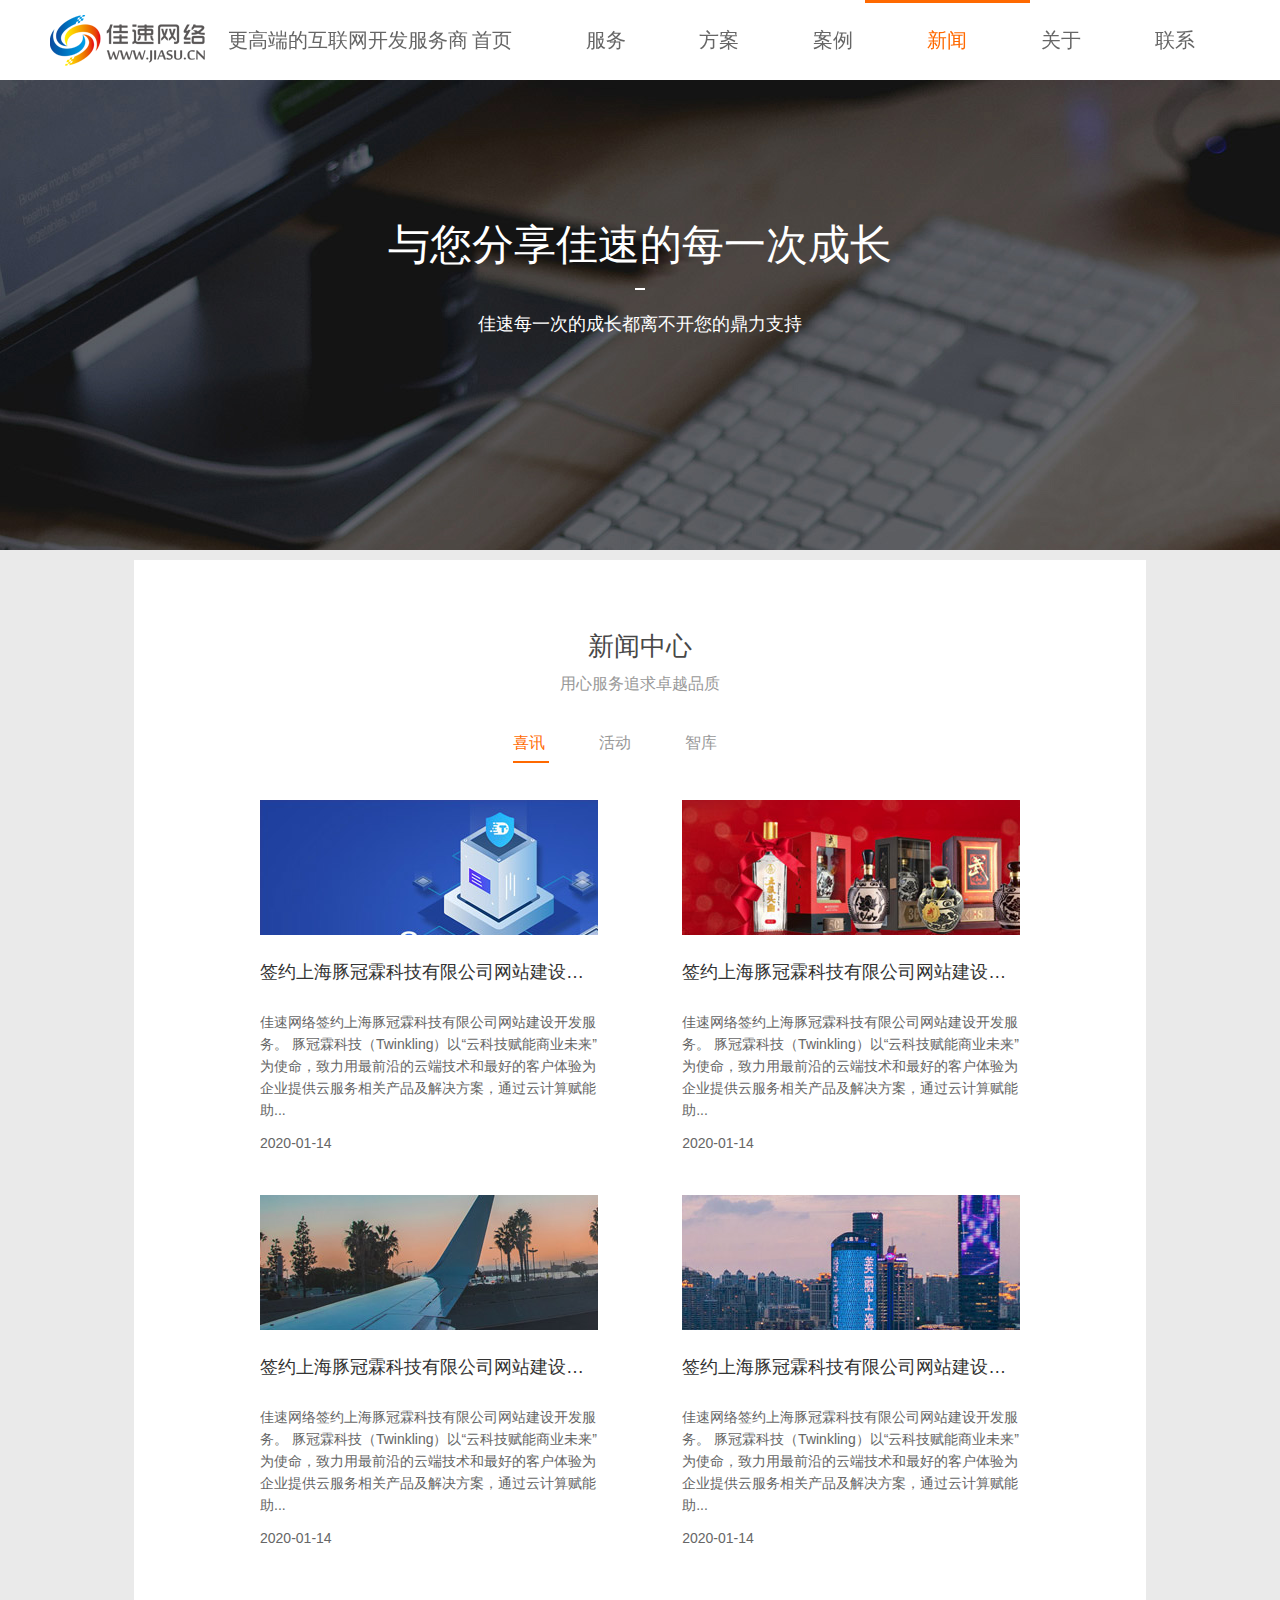
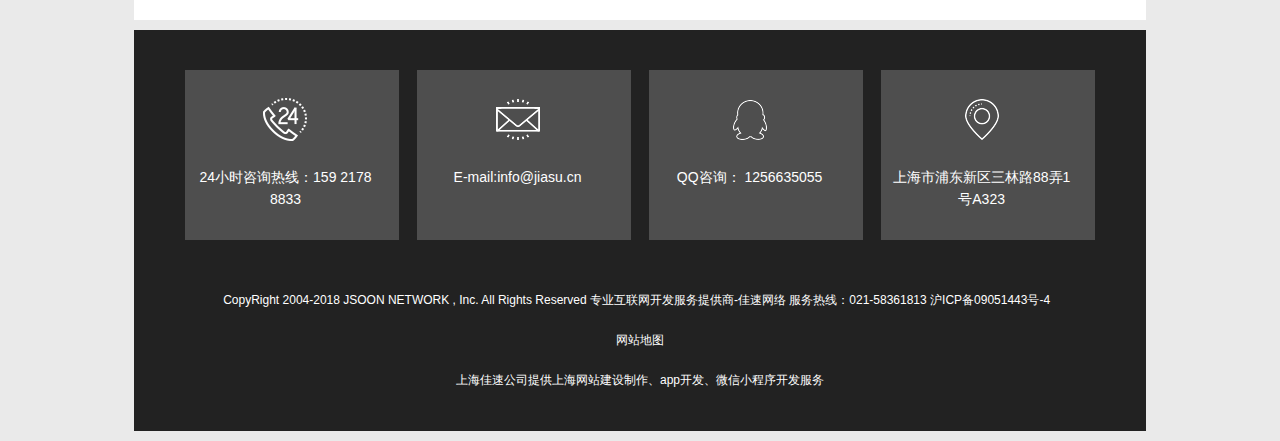
==== news.html @ cbe59b31 "f" ====
<!DOCTYPE html>
<html lang="en">
<head>
    <meta charset="UTF-8">
    <meta name="viewport" content="width=device-width, initial-scale=1.0">
    <title>新闻</title>
    
    <link rel="stylesheet" href="./css/bootstrap.css">
    <link rel="stylesheet" href="./css/project.css">
</head>
<body>
    <div class="header">
        <div class="logo">
            <a href="#javascript">
                <img src="./img/logo.png" alt="">
            </a>
            <h1>更高端的互联网开发服务商</h1>
        </div>
        <nav class="menu">
            <ul class="list-inline">
                <li class="item1">
                    <div class="before"></div>
                    <a class="a1"  href="#">首页</a>
                    <ul class="subnav"></ul>
                </li>
                <li class="item1">
                    <div class="before"></div>
                    <a class="a1" href="./service.html">服务</a>
                    <ul class="subnav"></ul>
                </li>
                <li class="item1">
                    <div class="before"></div>
                    <a class="a1" href="./programme.html">方案</a>
                    <ul class="subnav">
                        <li class="subnav-list">
                             <a href="#" title="020解决方案">020解决方案
                                <i class="subnav-right">></i>
                            </a> 
                        </li>
                        <li class="subnav-list">
                            <a href="#" title="020解决方案">商城系统
                               <i class="subnav-right">></i>
                           </a> 
                       </li>
                       <li class="subnav-list">
                             <a href="#" title="020解决方案">互联网金融
                                <i class="subnav-right">></i>
                            </a> 
                        </li>
                        <li class="subnav-list">
                            <a href="#" title="020解决方案">小程序
                               <i class="subnav-right">></i>
                           </a> 
                       </li>
                       <li class="subnav-list">
                             <a href="#" title="020解决方案">智能硬件
                                <i class="subnav-right">></i>
                            </a> 
                        </li>
                        <li class="subnav-list">
                            <a href="#" title="020解决方案">020解决方案
                               <i class="subnav-right">></i>
                           </a> 
                       </li>
                       <li class="subnav-list">
                             <a href="#" title="020解决方案">智能医疗
                                <i class="subnav-right">></i>
                            </a> 
                        </li>
                        <li class="subnav-list">
                            <a href="#" title="020解决方案">掌上社交/直播
                               <i class="subnav-right">></i>
                           </a> 
                       </li>
                       <li class="subnav-list">
                        <a href="#" title="020解决方案">智慧教育    
                           <i class="subnav-right">></i>
                       </a> 
                       </li>
                    </ul>
                </li>
                <li class="item1">
                    <div class="before" ></div>
                    <a class="a1"  href="./example.html" >案例</a>
                    <ul class="subnav">
                        <li class="subnav-list">
                            <a href="#" title="020解决方案">品牌网站
                               <i class="subnav-right">></i>
                           </a> 
                       </li>
                       <li class="subnav-list">
                        <a href="#" title="020解决方案">APP开发
                           <i class="subnav-right">></i>
                       </a> 
                       </li>
                       <li class="subnav-list">
                        <a href="#" title="020解决方案">微信小程序开发
                           <i class="subnav-right">></i>
                       </a> 
                       </li>
                       <li class="subnav-list">
                        <a href="#" title="020解决方案">电商网站
                           <i class="subnav-right">></i>
                       </a> 
                       </li>
                       <li class="subnav-list">
                        <a href="#" title="020解决方案">门户网站
                           <i class="subnav-right">></i>
                       </a> 
                       </li>
                       <li class="subnav-list">
                        <a href="#" title="020解决方案">知名客户
                           <i class="subnav-right">></i>
                       </a> 
                       </li>
                       <li class="subnav-list">
                            <a href="#" title="020解决方案">客户评价
                               <i class="subnav-right">></i>
                            </a> 
                       </li>
                    </ul>
                </li>
                <li class="item1">
                    <div class="before" style="transform: scale(1,1);"></div>
                    <a class="a1" href="#javascript" style="color: #ff6900;">新闻</a>
                    <ul class="subnav">
                        <li class="subnav-list">
                            <a href="#" title="020解决方案">喜讯
                               <i class="subnav-right">></i>
                            </a> 
                       </li>
                       <li class="subnav-list">
                        <a href="#" title="020解决方案">活动
                           <i class="subnav-right">></i>
                        </a> 
                       </li>
                       <li class="subnav-list">
                        <a href="#" title="020解决方案">智库
                           <i class="subnav-right">></i>
                        </a> 
                       </li>   
                    </ul>
                </li>
                <li class="item1">
                    <div class="before"></div>
                    <a class="a1" href="#">关于</a>
                    <ul class="subnav">
                        <li class="subnav-list">
                            <a href="#" title="020解决方案">佳速简介
                               <i class="subnav-right">></i>
                            </a> 
                       </li>
                       <li class="subnav-list">
                        <a href="#" title="020解决方案">佳速荣誉
                           <i class="subnav-right">></i>
                        </a> 
                       </li>
                       <li class="subnav-list">
                        <a href="#" title="020解决方案">人才招聘
                           <i class="subnav-right">></i>
                        </a> 
                       </li>
                    </ul>
                </li>
                <li class="item1">
                    <div class="before"></div>
                    <a class="a1" href="#">联系</a>
                    <ul class="subnav">
                        <li class="subnav-list">
                            <a href="#" title="020解决方案">联系方式
                               <i class="subnav-right">></i>
                            </a> 
                       </li>
                       <li class="subnav-list">
                        <a href="#" title="020解决方案">汇款方式
                           <i class="subnav-right">></i>
                        </a> 
                   </li>
                    </ul>
                </li>
            </ul>
        </nav>
    </div>
    <div class="fubanner">
        <div class="casebanner casebanner2">
            <h2>与您分享佳速的每一次成长</h2>
            <span></span>
            <p>佳速每一次的成长都离不开您的鼎力支持</p>
        </div>
    </div>  
    <div class="con">
        <div class="newscon">
            <div class="con-title">
                <h1>新闻中心</h1>
                <div class="con-h">
                    用心服务追求卓越品质
                </div>
            </div>
            <div class="news-tit">
                <ul class="news-nav">
                    <li style="border-bottom: 2px solid #ff6900;">
                        <a href="#" style="color: #ff6900;">喜讯</a>
                    </li>
                    <li>
                        <a href="#">活动</a>
                    </li>
                    <li>
                        <a href="#">智库</a>
                    </li>
                </ul>
            </div>
            <div class="newslist">
                <ul>
                    <li class="newslist-item">
                        <a href="#" style="color: #666;">
                            <div class="newlistimg">
                                <img src="./img/n1.jpg" alt="">
                            </div>
                            <h4>签约上海豚冠霖科技有限公司网站建设服务</h4>
                            <p>
                                佳速网络签约上海豚冠霖科技有限公司网站建设开发服务。

豚冠霖科技（Twinkling）以“云科技赋能商业未来”为使命，致力用最前沿的云端技术和最好的客户体验为企业提供云服务相关产品及解决方案，通过云计算赋能助...
                            </p>
                            <span class="data">2020-01-14</span>
                        </a>
                    </li>
                    <li class="newslist-item">
                        <a href="#" style="color: #666;">
                            <div class="newlistimg">
                                <img src="./img/n2.jpg" alt="">
                            </div>
                            <h4>签约上海豚冠霖科技有限公司网站建设服务</h4>
                            <p>
                                佳速网络签约上海豚冠霖科技有限公司网站建设开发服务。

豚冠霖科技（Twinkling）以“云科技赋能商业未来”为使命，致力用最前沿的云端技术和最好的客户体验为企业提供云服务相关产品及解决方案，通过云计算赋能助...
                            </p>
                            <span class="data">2020-01-14</span>
                        </a>
                    </li>
                    <li class="newslist-item">
                        <a href="#" style="color: #666;">
                            <div class="newlistimg">
                                <img src="./img/n3.jpg" alt="">
                            </div>
                            <h4>签约上海豚冠霖科技有限公司网站建设服务</h4>
                            <p>
                                佳速网络签约上海豚冠霖科技有限公司网站建设开发服务。

豚冠霖科技（Twinkling）以“云科技赋能商业未来”为使命，致力用最前沿的云端技术和最好的客户体验为企业提供云服务相关产品及解决方案，通过云计算赋能助...
                            </p>
                            <span class="data">2020-01-14</span>
                        </a>
                    </li>
                    <li class="newslist-item">
                        <a href="#" style="color: #666;">
                            <div class="newlistimg">
                                <img src="./img/n4.jpg" alt="">
                            </div>
                            <h4>签约上海豚冠霖科技有限公司网站建设服务</h4>
                            <p>
                                佳速网络签约上海豚冠霖科技有限公司网站建设开发服务。

豚冠霖科技（Twinkling）以“云科技赋能商业未来”为使命，致力用最前沿的云端技术和最好的客户体验为企业提供云服务相关产品及解决方案，通过云计算赋能助...
                            </p>
                            <span class="data">2020-01-14</span>
                        </a>
                    </li>
                    <div class="clear"></div>
                </ul>
            </div>
        </div>

    </div>
    <div class="foot con">
        <div class="foot-gy">
            <ul>
                <li>
                    <a href="#">
                        <img src="./img/1.png" alt="">
                        24小时咨询热线：159 2178 8833
                    </a>
                </li>
                <li>
                    <a href="#">
                        <img src="./img/2.png" alt="">
                        E-mail:info@jiasu.cn
                    </a>
                </li>
                <li>
                    <a href="#">
                        <img src="./img/3.png" alt="">
                        QQ咨询： 1256635055
                    </a>
                </li>
                <li>
                    <a href="#">
                        <img src="./img/4.png" alt="">
                        上海市浦东新区三林路88弄1号A323
                    </a>
                </li>
                <div class="clear"></div>
            </ul>
        </div> 
        <div class="foot-bot">
            <div class="foot-botcon">
                <p>
                    CopyRight 2004-2018 JSOON NETWORK , Inc. All Rights Reserved 专业互联网开发服务提供商-佳速网络   服务热线：021-58361813   
                    <a href="#">沪ICP备09051443号-4</a>&nbsp;&nbsp;
                    <a href="#">网站地图</a>
                    <br>
                上海佳速公司提供上海网站建设制作、app开发、微信小程序开发服务
                </p>
            </div>
        </div>
    </div>
    <script src="./project.js"></script>
    <script>
        var menuList=document.querySelectorAll(".item1");
var menuA=document.querySelectorAll(".a1");
var menuTop=document.querySelectorAll(".before");
var subNav=document.querySelectorAll(".subnav");
for(let i=0;i<menuList.length;i++){
    menuList[i].onmouseover=function(){
for(var j=0;j<menuList.length;j++){
    menuA[j].style.color="#666";
    menuA[j].style.textDecoration="none";
    menuTop[j].style.transform="scale(0,0)";
    menuTop[4].style.transform="scale(1,1)";
    menuA[4].style.color="#ff6900";
    subNav[j].style.opacity=0;
    subNav[j].style.visibility="hidden";
}
subNav[i].style. visibility=" visible";
subNav[i].style.opacity=1;
subNav[i].style.top="80px";
menuA[i].style.color="#ff6900";
menuTop[i].style.width="150%";
menuTop[i].style.transform="scale(1,1)";

}
menuList[i].onmouseout=function(){
menuA[i].style.color="#666";
menuA[4].style.color="#ff6900"
menuTop[i].style.transform="scale(0,0)";
menuTop[4].style.transform="scale(1,1)";
subNav[i].style.opacity=0;
subNav[i].style.top="100px";
subNav[i].style. visibility="hidden";

}
}
</script>
</body>
</html>
---- css/project.css ----
body,ul,li,h1,h2,h3,h4,h5,h6,dd,dl,dt,p{
    margin: 0;
    padding: 0;
    border: 0;
    font-size: 100%;
    font: inherit;
    vertical-align: baseline;
    list-style: none;
}
a{
    text-decoration: none;
}
body{
    background-color: #eaeaea;
    font-size: 14px;
    line-height: 1.6;
}
h1,h2,h3,h4,h5,h6{
    font-family: inherit;
    font-weight: 500;
    color: inherit;
    line-height: 1.1;
}
.header{
    position: fixed;
    height: 80px;
    color: #666;
    width: 100%;
    background-color: #fff;
    z-index: 999;
    /* box-shadow: 0px 2px 6px rgba(0, 0, 0, 0.1); */
}
.logo{
    position: fixed;
    top: 15px;
    left: 50px;
    width: 420px;
    transition: all .2s ease-in-out 0s;
}
.logo a{
    display: block;
    width: 158px;
    float: left;
}
.logo img{
    display: block;
    max-width: 100%;
    height: auto;
}
.logo h1{
    margin: 0 0 0 20px;
    float: left;
    font-size: 20px;
    line-height: 50px;
}
.menu{
    position: fixed;
    right: 50px;
    line-height: 80px;
    transition: all .2s ease-in-out 0s;
    display: block;
}
.list-inline{
    margin-left: -5px;
}
.item1{
    font-size: 20px;
    transition: all .2s ease-in-out 0s;
    position: relative;
    cursor: pointer;
    display: inline-block;
    padding-left: 5px;
    padding-right: 5px;
}
.before{
    position: absolute;
    content: "";
    width: 150%;
    height: 3px;
    background-color: #ff6900;
    left: -25%;
    transition:all 0.6s cubic-bezier(0.215,0.61,0.355,1) 0s;
    /* display: none; */
    transform-origin: center;
    transform: scale(0.0);
}
.list-inline a{
    color: #666;
    display: block;
    position: relative;
    padding: 0 30px;
    transition: none ease-out .3s;
    transition-property: color,backgroung,text-indent,opacity;
    text-align: center;
    
}
.subnav{
    /* background-color: #ff6900; */
    transition: all 0.3s ease-out 0s;
    position: absolute;
    width: 170px;
    top: 100px;
    left: -40px;
    opacity: 0;
}
.subnav-list{
    border-bottom: #f6f6f6 1px solid;
    height: 40px;
    line-height: 40px;
}
.subnav a{
    background: #fff;
    /* box-shadow: 0 6px 10px rgba(0, 0, 0, 0.1); */
    font-size: 14px;
}
.subnav-list i{
    display: inline-block;
    color: #ff6900;
    transform: scale(0.0);
    transform-origin: left;
    transition: all ease-out .3s;
}
.fubanner{
    margin-bottom: 10px;
   visibility: visible;
}
.casebanner{
    background: url(../img/intro.jpg) no-repeat;
    background-size: cover;
    background-attachment: fixed;
    overflow: hidden;
    position: relative;
    padding: 200px 0;
    text-align: center;
    color: #fff;
}
.casebanner h2{
    font-size: 42px;
    margin-top: 22px;
    margin-bottom: 11px;
}
.casebanner span{
    display: block;
    width: 10px;
    height: 2px;
    background: #FFF;
    margin: 20px auto;
}
.casebanner p{
    color: #fff;
    font-size: 18px;
    margin: 0 0 11px;
}
@media(min-width:1200px){
    .con{
        width: 79%;
        margin: 0 auto;
        background: #fff;
        margin-bottom: 10px;
    }
}
.casecon{
    background: #fff;
    padding-top: 10px;
}
.con-title{

    text-align: center;
    position: relative;
    overflow: hidden;
    width: 100%;
}
@media screen and (min-width:480px){
    .con-title{
        padding: 0 20px;
    }
}
.con-title h1{
    font-size: 26px;
    color: #484848;
    margin-top: 22px;
    margin-bottom: 11px;
}
@media screen and (min-width:320px){
    .con-h{
        line-height: 24px;
    }
}
.con-h{
    color: #999;
    font-size: 16px;
    margin-top: 8px;
    margin-bottom: 8px;

}
.main-wrap{
    width: 93.4%;
    margin: 0 auto;
    position: relative;
}
.main-nav{
    margin-top: 22px;
    font-size: 14px;
    line-height: 34px;
    zoom: 1;
}
.main-nav ul{
    text-align: center;
    color: #999;
    font-size: 16px;
    margin-top: 8px;
    margin-bottom: 8px;
}
.main-nav ul li{
    margin-right: 50px;
    border-bottom: 2px solid #fff;
    display: inline;
    padding-bottom: 10px;
    position: relative;
}
.main-nav li a{
    display: inline-block;
    color: #666;
    position: relative;
}
.border{
    position: absolute;
    left: 0;
    right: 0;
    bottom: 0;
    width: 0;
    height: 2px;
    transition:all 0.6s cubic-bezier(0.215,0.61,0.355,1) 0s;
    transform:scale(0,0);
    transform-origin: left;
    
    /* transform-origin: left; */
}
.list-wrap{
    margin-top: 54px;
    position: relative;
}
.list-wrap ul{
    width: 100%;
    margin-bottom: 11px;
}
.list-wrap  li{
    width: 32.2%;
    margin: 0 1.7% 1.7% 0;
    margin-bottom: 30px;
    float: left;
    position: relative;
}
.list-wrap a{
    display: block;
    width: 100%;
    position: relative;
    overflow: hidden;
    transition: all 0.3s ease 0s;
}
.list-wrap img{
    width: 100%;
    transition: all 1s;
}
.list-wrap p{
    border: solid 1px #fff;
    padding:  5px;
    position: absolute;
    z-index: 1;
    left: 50%;
    top: 0%;
    text-align: center;
    margin-left: -38px;
    color: #fff;
    font-size: 16px;
    opacity: 0;
    transition: all 0.5s ease-out 0s;
}
.cont-box{
    width: 100%;
    padding: 22px 6.5%;
    border: 1px solid #f2f2f2;
}
.cont-box h2{
    font-size: 18px;
    line-height: 30px;
    color: #333;
    margin: 0;
    padding: 0;
}
.cont-box span{
    font-size: 12px;
    line-height: 24px;
    color: #666;
}
.list-wrap li:nth-child(3n){
    margin-right: 0;
}
.page{
    text-align: center;
    border-top: 1px solid #eee;
    margin-top: 20px;
    padding: 50px 0;
}
.clear{
    clear: both;
}
.foot{
    background: #222;
    position: relative;
    overflow: hidden;
    background-attachment: fixed;
}
.foot-gy{
    margin: 40px auto 20px auto;
    max-width: 90%;
}
.foot-gy ul{
    margin-bottom: 11px;
}
.foot-gy li{
    width: 23.5%;
    float: left;
    margin-right: 2%;
    background-color: rgba(255, 255, 255, .2);
    text-align: center;
    padding-bottom: 28px;
    position: relative;
    min-height: 170px;
}
.foot-gy li:nth-last-child(2){
    margin-right: 0;
}
.foot-gy a{
    width: 94%;
    padding-left: 3%;
    padding-right: 3%;
    display: block;
    color: #fff;
}
.foot-gy a img{
    width: 44px;
    height: 43px;
    display: block;
    margin: 0 auto;
    margin-top: 28px;
    margin-bottom: 25px;
}
.foot-bot{
    padding: 20px 0;
    color: #fff;
    text-align: center;
    font-size: 12px;
    line-height: 40px;
}
.foot-botcon{
    width: 82.8%;
    margin:0 auto;
}
.foot-botcon a{
    color: #fff;
}
.foot a:hover{
    color: #fff;
    text-decoration: none;
}
a:hover{
    text-decoration: none;
    transition:  all .4s ease-in-out;
}
.back{
    position: absolute;
    top: 0;
    left: 0;
    transition: all 0.5s ease-out 0s;
}




.sear{
    width: 93.4%;
    margin: 20px auto 0 auto;
    padding-bottom: 50px;
}
.box-list{
    float: left;
    height: 360px;
    position: relative;
    background: #fff;
    overflow: hidden;
    padding-right: 0;
    padding-left: 0;
}
.box-cont{
    width: 100%;
    height: 100%;
}
.box-icon1{
    margin: 25px 0 0 0;
    height: 50px;
    background: url(../img/icon1.png) center top no-repeat;
}
.box-icon2{
    margin: 25px 0 0 0;
    height: 50px;
    background: url(../img/icon2.png) center top no-repeat;
}
.box-icon3{
    margin: 25px 0 0 0;
    height: 50px;
    background: url(../img/icon3.png) center top no-repeat;
}
.box-icon4{
    margin: 25px 0 0 0;
    height: 50px;
    background: url(../img/icon4.png) center top no-repeat;
}
.box-t1{
    font-size: 16px;
    padding: 20px 0 0 0;
    text-align: center;
    color: #333;
}
.hr{
    width: 66px;
    margin: 15px auto;
    height: 2px;
    background: #b8b8b8;
}
.t3{
    font-size: 12px;
    line-height: 20px;
    text-align: center;
}
.t3 p a{
    color: #999;
}
p{
    margin: 0 0 11px;
}
.seravlist{
    width: 89%;
    margin: 0 auto ;
    padding: 50px 0;
}
@media screen and (min-width:1200px){
    .serve-item{
        width: 50%;
        height: auto;
        min-height: 100px;
        float: left;
        padding: 10px 40px 10px 0;
    }
}
.serve-item span{
    display: block;
    width: 80px;
    float: left;
}
.serve-item span img{
    width: 80px;
    height: 80px;
}
@media screen and (min-width:1200px){
    .serve-item div{
        width: auto;
        padding: 10px 0 0 100px;
    }
}
.serve-item div h1{
    font-size: 18px;
    color: #333;
    padding: 0;
    margin: 0;
}
.serve-item div p{
    font-size: 0.75rem;
    color: #999;
    padding-top: 10px;
    line-height: 1.2rem;
}
.sjlcon{
    width: 89%;
    margin: 0 auto;
    padding: 5% 0;
    position: relative;
}
.sjlcon ul{
    position: relative;
}
@media screen and (min-width:1200px){
    .sjlcon-item{
        width: 23%;
    }
}

.sjlcon-item{
    float: left;
    background-color: #fff;
    text-align: center;
    margin: 0 2% 2% 0;
    min-height: 300px;
    position: relative;
    border-radius: 5px;
}
.sj{
    position: relative;
}
.sj h2{
    width: 50px;
    height: 50px;
    background: #eaeaea;
    margin: 20px auto 0 auto;
    border-radius: 50%;
    text-align: center;
    line-height: 50px;
}
.sj h3{
    color: #333;
    font-size: 18px;
}
.sj p{
    color: #999;
}
.fwlc{
    background: url(../img/b.jpg) no-repeat;
    /* background-color: #000; */
    background-size: cover;
    background-attachment: fixed;
    overflow: hidden;
    position: relative;
}
.con-tit{
    background: none;
    padding-top: 10px;
}
.sjlcon  ul{
    margin-bottom: 10px;
}
.sear ul{
    margin-bottom: 11px;
}
.title{
    height: 215px;
    padding: 45px 0 0;
    position: relative;
    transition: all 0.2s linear;
    float: left;
}
@media screen and (min-width:1200px){
    .title{
        width: 25%;
    }
    .title a{
        width: 100%;
    }
}
.title a{
    display: block;
    height: 215px;
}
.iconimg{
    width: 50px;
    height: 50px;
    margin: 0 auto;
    position: relative;
    top: 0;
    transition: top 0.3s;
}
.title h2{
    text-align: center;
    font-size: 22px;
    margin-top: 22px;
    margin-bottom: 11px;
    color: #757575;
}
.title p{
    margin: 0 0 11px;
    color: #757575;
    text-align: center;
}
.casebanner2{
    background: url(../img/b2.jpg);
}
.newscon{
    width: 93.4%;
    margin: 0 auto;
    padding: 50px;
    background: #fff;
}
.news-tit{
    margin-top: 22px;
    font-size: 14px;
    line-height: 34px;
    zoom: 1;
}
.news-nav{
    text-align: center;
    color: #999;
    font-size: 16px;
    margin-top: 8px;
    margin-bottom: 8px;
}
.news-tit ul li{
    margin-right: 50px;
    display: inline;
    /* float: left; */
    padding-bottom: 10px;
}
.news-nav a{
    color: #999;
    font-size: 16px;
}
.newslist{
    margin-top: 20px;
}

@media screen and (min-width:1200px){
    .newslist-item{
        float: left;
        width: 50%;
        padding: 20px 5%;
    }
}
.newlistimg{
    width: 100%;
    line-height: 135px;
    overflow: hidden;
}
.newslist-item h4{
    font-size: 18px;
    font-weight: 400;
    padding: 20px 0;
    color: #333;
    overflow: hidden;
    text-overflow: ellipsis;
    white-space: nowrap;
    margin-top: 8px;
    margin-bottom: 8px;
}
.newslist-item p{
    line-height: 22px;
    color: #666;
    overflow: hidden;
    text-overflow: ellipsis;
    word-break: break-all;
}
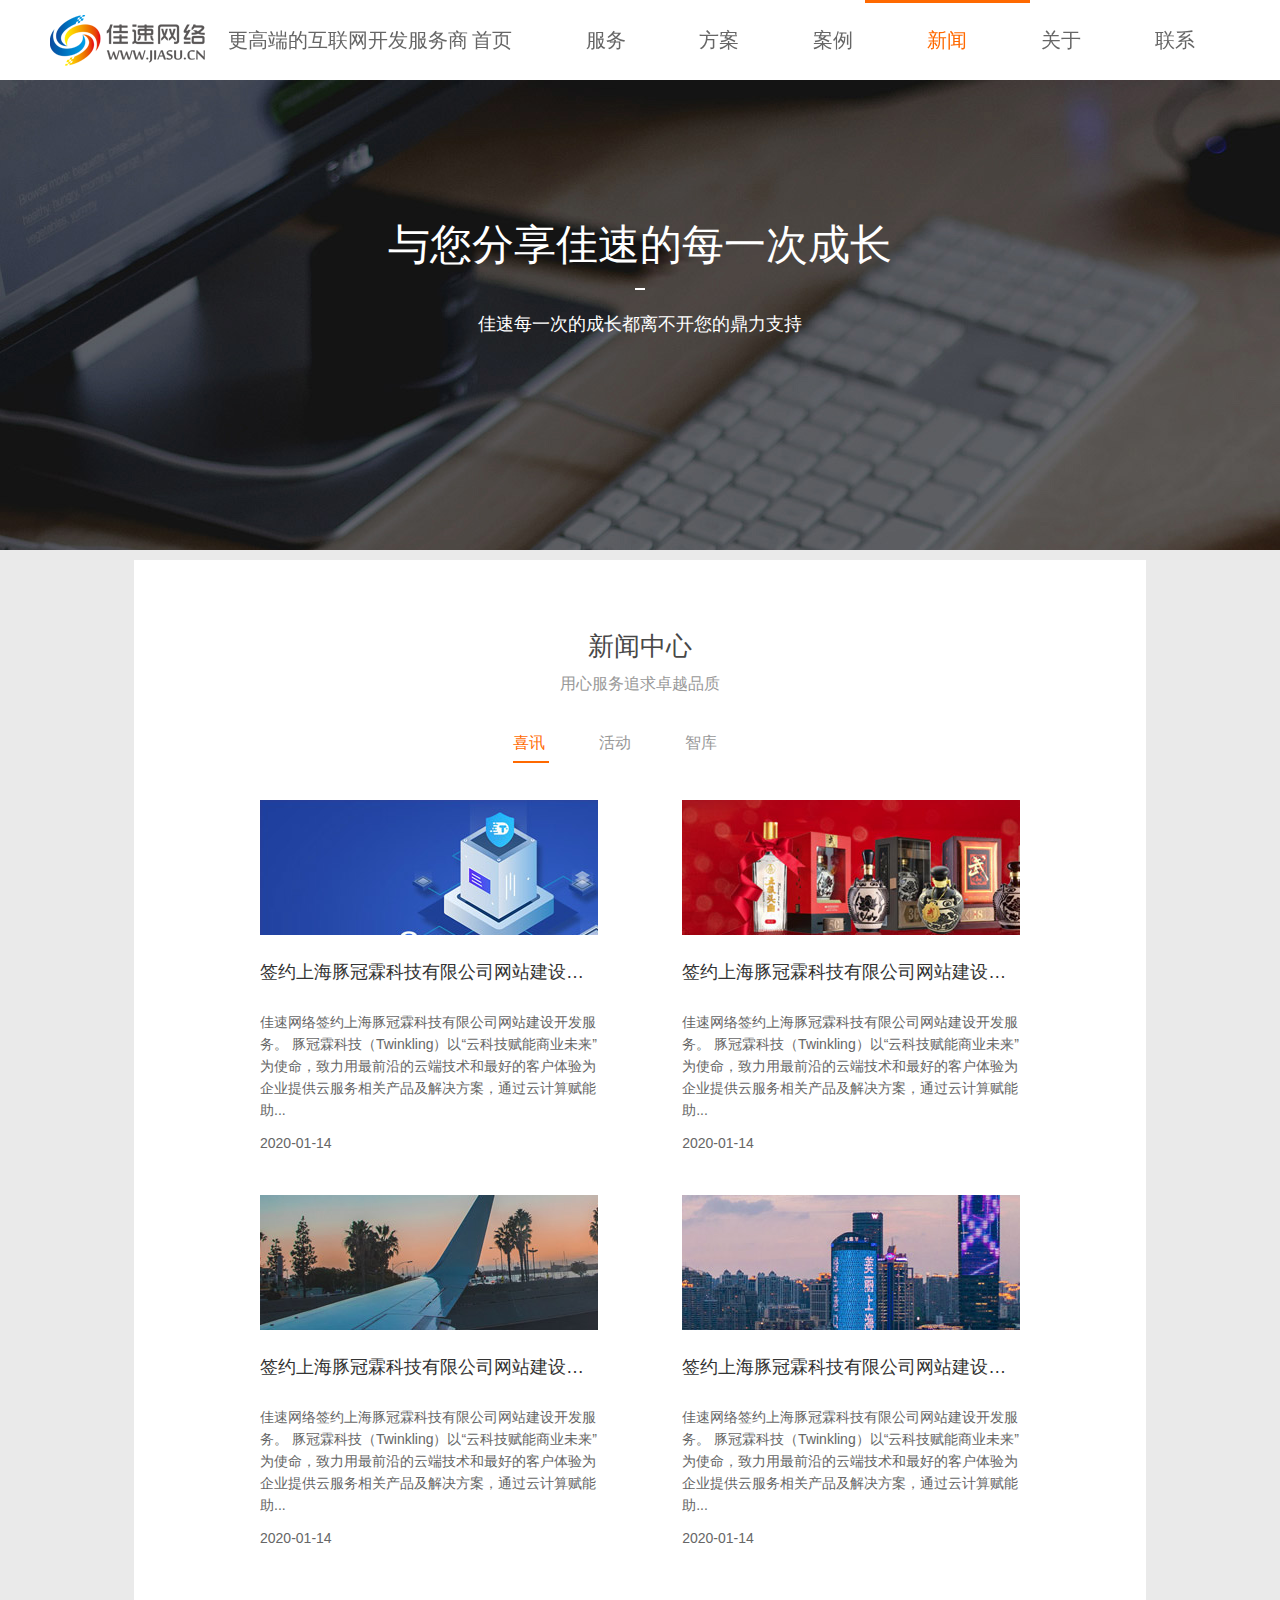
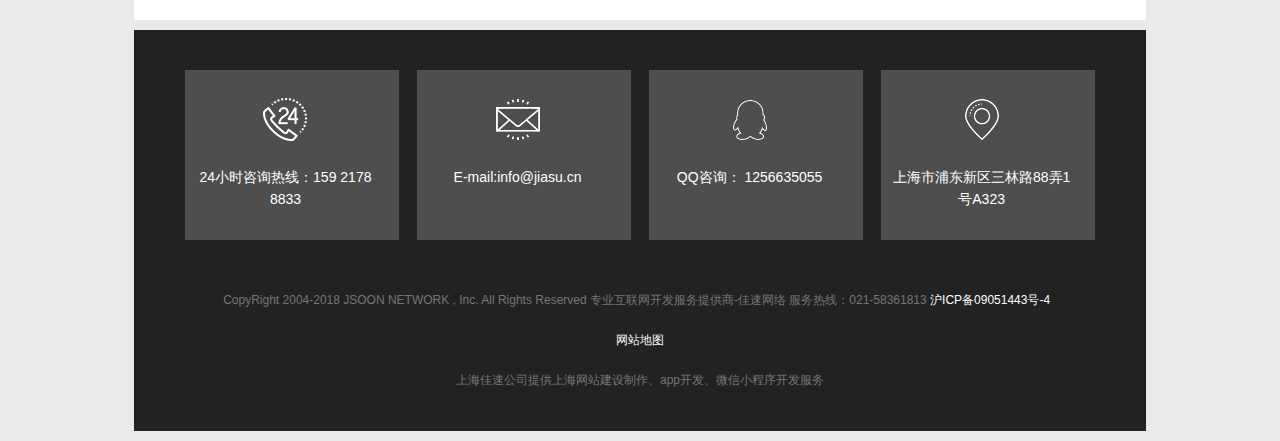
==== commit e27b7b0b: "2" ====
--- a/news.html
+++ b/news.html
@@ -20,7 +20,7 @@
             <ul class="list-inline">
                 <li class="item1">
                     <div class="before"></div>
-                    <a class="a1"  href="#">首页</a>
+                    <a class="a1"  href="index.html">首页</a>
                     <ul class="subnav"></ul>
                 </li>
                 <li class="item1">
@@ -122,7 +122,7 @@
                 </li>
                 <li class="item1">
                     <div class="before" style="transform: scale(1,1);"></div>
-                    <a class="a1" href="#javascript" style="color: #ff6900;">新闻</a>
+                    <a class="a1" href="./news.html" style="color: #ff6900;">新闻</a>
                     <ul class="subnav">
                         <li class="subnav-list">
                             <a href="#" title="020解决方案">喜讯
@@ -143,7 +143,7 @@
                 </li>
                 <li class="item1">
                     <div class="before"></div>
-                    <a class="a1" href="#">关于</a>
+                    <a class="a1" href="./about.html">关于</a>
                     <ul class="subnav">
                         <li class="subnav-list">
                             <a href="#" title="020解决方案">佳速简介
@@ -164,7 +164,7 @@
                 </li>
                 <li class="item1">
                     <div class="before"></div>
-                    <a class="a1" href="#">联系</a>
+                    <a class="a1" href="./relate.html">联系</a>
                     <ul class="subnav">
                         <li class="subnav-list">
                             <a href="#" title="020解决方案">联系方式
--- a/css/project.css
+++ b/css/project.css
@@ -1,4 +1,4 @@
-body,ul,li,h1,h2,h3,h4,h5,h6,dd,dl,dt,p{
+body,ul,li,dd,dl,dt,p,div{
     margin: 0;
     padding: 0;
     border: 0;
@@ -6,6 +6,14 @@
     font: inherit;
     vertical-align: baseline;
     list-style: none;
+}
+h1,h2,h3,h4,h5,h6{
+    font-family: inherit;
+    font-weight: 500;
+    line-height: 1.1;
+}
+p{
+    color: #757575;
 }
 a{
     text-decoration: none;
@@ -645,4 +653,382 @@
     overflow: hidden;
     text-overflow: ellipsis;
     word-break: break-all;
+}
+.casebanner3{
+    background-image: url(../img/service_web.jpg);
+}
+.abouth3{
+    font-size: 18px;
+    color: #333;
+}
+.about-sj{
+    width: 80%;
+    margin: 50px auto 0 auto;
+}
+.stats1-info{
+    width: 23%;
+    float: left;
+    border: 1px solid #ddd;
+    padding: 1.5%;
+    text-align: center;
+    margin: 1%;
+}
+.stats1-info h2{
+    font-size: 50px;
+    color: #333;
+}
+.aboutcon{
+    padding: 50px 3.5%;
+    margin-top: 10px;
+    background: #fff;
+}
+.about-xz{
+    text-align: center;
+}
+.about-t2{
+    text-align: center;
+    color: #999;
+    font-size: 16px;
+    margin-top: 8px;
+    margin-bottom: 8px;
+}
+.tbcon{
+    width: 69%;
+    margin: 0 auto;
+    padding: 50px 0 0 0;
+}
+.tbcon1{
+    width: 25%;
+    padding: 4%;
+    float: left;
+}
+.tbcon1 img{
+    width: 100%;
+    margin-bottom: 10px;
+    transition: all .5s linear;
+
+}
+.wsmxzwm{
+    width: 89%;
+    margin: 0 auto;
+    padding: 50px 0;
+    text-align: center;
+}
+.about-t{
+    font-size: 36px;
+    color: #333;
+}
+.clients{
+    width: 93.4%;
+    margin: 0 auto;
+    padding: 50px 0;
+}
+.clients ul li{
+    text-align: center;
+    transition: all 0.2s linear;
+    float: left;
+}
+.clients ul li img{
+    opacity: 0.3;
+    transition: all 0.5s ease-out 0s;
+    width: 100%;
+    filter: grayscale(1);
+}
+.con-tit{
+    padding: 0 20px;
+    margin-top: 10px;
+    text-align: center;
+    position: relative;
+    overflow: hidden;
+    width: 100%;
+}
+.con-tit h1{
+    text-align: center;
+    font-size: 26px;
+    color: #484848;
+
+}
+@media screen and (min-width:320px){
+    .cont-tit .h4{
+        padding: 0 10px;
+        line-height: 24px;
+    }
+}
+.h4{
+    color: #999;
+    font-size: 16px;
+}
+.data-so{
+    position: relative;
+    padding-top: 40px;
+    padding-bottom: 60px;
+    overflow: hidden;
+}
+@media screen and (min-width:1200px){
+    .data-so-inner{
+        width: 924px;
+        margin: 0 auto;
+        position: relative;
+        padding-left: 50px;
+    }
+}
+.so-ul li{
+    width: 100%;
+    height: 40px;
+    float: left;
+    border-top: 1px solid #cdcdcd;
+    position: relative;
+}
+dl{
+    margin-bottom: 22px;
+    margin-top: 0;
+}
+.so-ul li dl dd{
+    position: relative;
+    float: left;
+    width: 20%;
+    height: 40px;
+    border-left: 1px solid #cdcdcd;
+}
+.so-ul li dl dd:last-child{
+    border-right: 1px solid #cdcdcd;
+}
+
+.so-ul li dl dd i{
+    width: 21px;
+    height: 13px;
+    display: block;
+    position: absolute;
+    background: url() no-repeat center;
+    top: -1px;
+    left: -21px;
+}
+.so-ul li dl dd em{
+    font-style: normal;
+    position: absolute  ;
+    display: block;
+    left: -60px;
+    top: 2px;
+    font-size: 18px;
+    color: #787878;
+}
+.so-ul li dl dd:nth-child(1) .jux{
+    height: 53px;
+}
+.so-ul li dl dd .jux{
+    width: 54px;
+    overflow: hidden;
+    position: absolute;
+    bottom: -18px;
+    left: 50%;
+    margin-left: -27px;
+    cursor: pointer;
+
+}
+.so-ul li dl dd:nth-child(2) .jux{
+    height: 178px;
+}
+.bot-ul{
+    position: relative;
+    left: 50%;
+    float: left;
+    padding-top: 60px;
+}
+.bot-ul li{
+    position: relative;
+    float: left;
+    left: -50%;
+    margin: 0 15px;
+    height: 20px;
+    line-height: 20px;
+}
+.ju{
+    width: 40px;
+    text-align: center;
+    color: #fff;
+    height: 100%;
+    background: #0eb19e;
+    font-size: 12px;
+    margin-right: 5px;
+}
+.fl{
+    /* width: 40%;
+    text-align: center;
+    color: #fff;
+    height: 100%;
+    background: #0eb19e;
+    font-size: 12px;
+    margin-right: 5px; */
+    
+    display: inline;
+    float: left;
+}
+.txt{
+    float: left;
+}
+.bot-ul li:nth-child(2) .ju{
+    background: #f0453b;
+}
+.bot-ul li:nth-child(3) .ju{
+    background: #d9d5b0;
+}
+.bot-ul li:nth-child(4) .ju{
+    background: #249ad7;
+}
+.bot-ul li:nth-child(5) .ju{
+    background: #69a72e;
+}
+.casebanner4{
+    background: url(../img/home-image-1.jpg);
+}
+.left{
+    background-color: #fff;
+    width: 50%;
+    padding: 30px 3.5%;
+    float: left;
+    min-height: 360px;
+
+}
+.s26{
+    font-size: 26px;
+    color: #333;
+    padding-bottom: 10px;
+}
+.left p{
+    display: block;
+    line-height: 24px;
+    color: #777;
+}
+.right{
+    background-color: #f5f5f5;
+    width: 50%;
+    padding:30px 3.5%;
+    float: left;
+    min-height: 360px;
+}
+.Cooperationright ul li label{
+    width: 100%;
+    min-width: 100%;
+    margin-bottom: 10px;
+    font-weight: normal;
+    font-size: 14px;
+    display: inline-block;
+}
+.Cooperationright ul li label input{
+    width: 100%;
+    padding: 10px;
+    border: 1px solid #ddd;
+}
+@media screen and (min-width:1200px){
+    .ib{
+        width: 49%;
+        min-width: 49%;
+    }
+}
+.Cooperationright dl dd label input{
+    margin-right: 5px;
+}
+.Cooperationright dl dd label {
+    font-weight: normal;
+}
+input[type=checkbox],input[type=radio]{
+    margin: 4px 0 0;
+    line-height: normal;
+    box-sizing: border-box;
+    padding: 0;
+}
+.right p{
+    display: block;
+    line-height: 24px;
+    color: #777;
+}
+.right p input{
+    width: 100%;
+    padding: 10px 0;
+    background-color: #000;
+    color: #999;
+    transition:  none ease-out .3s;
+    border-radius: 3px;
+    cursor: pointer;
+
+}
+input{
+    border: none;
+}
+.main-wrap{
+    position: relative;
+    width: 100%;
+    min-width: 100%;
+    margin: 0 auto;
+    padding: 0 50px;
+    overflow: hidden;
+    background: white;
+}
+.page-content{
+    margin-top: -80px!important;
+    position: relative;
+    z-index: 2;
+    background-color: #fff;
+}
+.flexslider-nav{
+    margin-top: 160px;
+    height: 500px!important;
+    position: relative;
+    margin-left: -50px;
+    margin-right: -50px;
+    background: #ffffff;
+}
+.slider-navigation{
+    position: absolute;
+    top: 44%;
+    transform: translateY(-50%);
+    background-color: transparent;
+    z-index: 1;
+    right: 0;
+    left: 0;
+}
+.flex-prev{
+    position: absolute;
+    left: 50px;
+    z-index: 999;
+    transition: all .4s ease;
+    display: block;
+    width: 60px;
+    height: 60px;
+}
+.flex-next{
+    position: absolute;
+    right: 50px;
+    z-index: 10;
+}
+.slides{
+    width: 1200%;
+    transition-duration: 1s;
+}
+.clone ,.slides li{
+    float: left;
+    display: block;
+    width: 100%;
+    height: 750px !important;
+}
+.text{
+    padding: 0;
+    position: absolute;
+    min-width: 700px;
+    top: 40%;
+    left: 50%;
+    margin-left: -350px;
+    z-index: 999;
+    text-align: center;
+    transform: translateY(-50%);
+}
+.text-h1{
+    font-size: 42px;
+    color: #fff;
+}
+.banners{
+    width: 100%;
+    height: 500px;
+    overflow: hidden;
+    position: relative;
 }